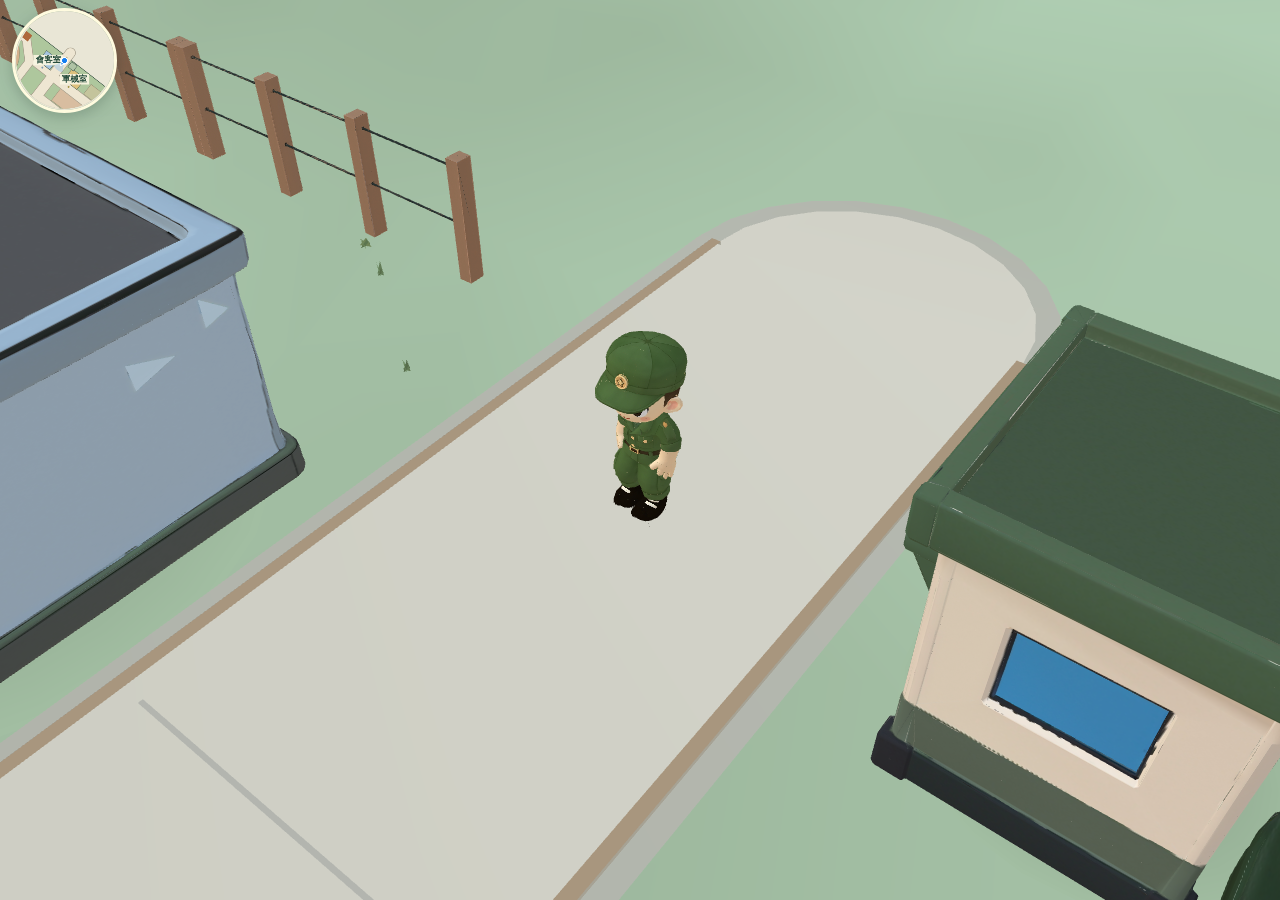
==== index.html @ ffe774d7 "Add files via upload" ====
<!doctype html>
<html lang="zh-Hant">
<head>
<meta charset="utf-8">
<meta name="viewport" content="width=device-width, initial-scale=1, maximum-scale=1, user-scalable=no, viewport-fit=cover">
<meta name="theme-color" content="#b7c9b2">
<title>國軍模擬器｜Army</title>
<link rel="stylesheet" href="./src/ui/playtest.css?v=077">
</head>
<body>
<canvas id="world" aria-label="國軍模擬器 3D 軍營"></canvas>
<button id="minimap" type="button" aria-label="開啟新兵訓練營地圖" title="開啟新兵訓練營地圖"><canvas id="miniCanvas" width="224" height="224" aria-hidden="true"></canvas></button>
<section id="worldMap" class="world-map" role="dialog" aria-label="新兵訓練營地圖" aria-modal="true" hidden>
  <div class="world-map-panel">
    <header class="world-map-header"><div><strong>🗺️ 新兵訓練營地圖</strong><small>固定營區方位 · 藍色箭頭為士兵面向</small></div><button id="closeWorldMap" type="button" aria-label="關閉大地圖">✕</button></header>
    <div class="world-map-body"><div class="map-canvas-holder"><canvas id="worldMapCanvas" aria-label="完整軍營地圖，顯示所有地點和自身方向"></canvas></div></div>
  </div>
</section>
<div id="floatingStick" aria-hidden="true"><div class="stick-base"><div id="stickThumb" class="stick-thumb"></div></div></div>
<div id="notice" role="status">載入阿兵哥…</div>
<div id="fatal" role="alert" hidden><strong>遊戲無法啟動</strong><p id="errorText"></p><button type="button" id="retry">重新載入</button></div>
<div id="debug" hidden></div>
<!-- Army v0.9.9: prop renderer overwrite, lamp relocation, hoop/crate restoration. -->
<script type="importmap">
{"imports":{"./src/map/campGeometry.js?v=092":"./src/map/ground99.js?v=099","./src/map/mapDrawing.js?v=093":"./src/map/drawMap95.js?v=095"}}
</script>
<script type="module" src="./src/bootstrap99.js?v=099"></script>
</body>
</html>
---- src/ui/playtest.css ----
:root{--ink:#274c3a;--leaf:#b7c9b2}
*{box-sizing:border-box;-webkit-user-select:none;user-select:none;-webkit-touch-callout:none;-webkit-user-drag:none}
html,body{width:100%;height:100%;margin:0;overflow:hidden;background:var(--leaf);font-family:ui-rounded,"PingFang TC",-apple-system,system-ui,sans-serif;color:var(--ink);touch-action:none;-webkit-tap-highlight-color:transparent;overscroll-behavior:none}
button{font:inherit;cursor:pointer}
#world{position:fixed;inset:0;width:100%;height:100%;display:block;touch-action:none;-webkit-user-select:none;user-select:none;-webkit-touch-callout:none}
#minimap{position:fixed;z-index:3;top:calc(env(safe-area-inset-top,0px) + 10px);left:max(12px,env(safe-area-inset-left,0px));width:126px;height:126px;border:3px solid #fffbdf;border-radius:50%;overflow:hidden;pointer-events:auto;cursor:pointer;padding:0;appearance:none;-webkit-appearance:none;touch-action:manipulation;filter:drop-shadow(0 4px 7px #233d303e);background:#a4b99b}
#minimap canvas{width:100%;height:100%;display:block}
#floatingStick{position:fixed;z-index:5;left:50%;top:70%;width:132px;height:132px;transform:translate(-50%,-50%) scale(.9);opacity:0;visibility:hidden;pointer-events:none;transition:opacity 80ms ease,transform 80ms ease,visibility 80ms}
#floatingStick.active{visibility:visible;opacity:1;transform:translate(-50%,-50%) scale(1)}
.stick-base{width:100%;height:100%;border:2px solid #f6ffecb0;border-radius:50%;display:grid;place-items:center;background:#31564557;box-shadow:0 3px 22px #213c2c4d,inset 0 0 14px #d5e7b638}
.stick-thumb{width:54px;height:54px;border-radius:50%;border:3px solid #fffff5d8;background:#f1f8e7e8;box-shadow:0 4px 12px #14291e42;will-change:transform}
#floatingStick.run .stick-thumb{background:#ddeaafe8}
#floatingStick.sprint .stick-thumb{background:#ffd9a5ea}
#notice,#fatal{position:fixed;z-index:20;left:50%;top:47%;transform:translate(-50%,-50%);max-width:min(88vw,400px);width:max-content;min-width:190px;padding:17px 23px;background:#fff9eded;border-radius:19px;text-align:center;font-weight:700;box-shadow:0 7px 22px #37573a2b}
#fatal{width:min(88vw,420px);color:#8d4138}
#fatal strong{display:block;font-size:18px;margin-bottom:8px}
#fatal p{overflow-wrap:anywhere;white-space:pre-wrap;font-size:13px;font-weight:500;line-height:1.6}
#fatal button{border:none;padding:10px 17px;border-radius:12px;background:#42654f;color:white;font-weight:700}
#notice[hidden],#fatal[hidden],#debug[hidden]{display:none}
#debug{position:fixed;z-index:8;left:8px;bottom:calc(env(safe-area-inset-bottom) + 12px);padding:8px 10px;border-radius:7px;background:#18352ccb;color:#fff;font:11px/1.5 monospace;pointer-events:none;white-space:pre-wrap}
@media(orientation:landscape){#minimap{width:105px;height:105px;top:calc(env(safe-area-inset-top,0px) + 8px)}#floatingStick{width:115px;height:115px}.stick-thumb{width:47px;height:47px}}

/* v0.6.2 large map overlay. The world canvas and model code are untouched. */
#minimap:focus-visible{outline:3px solid #3a9fff;outline-offset:3px}
#worldMap[hidden]{display:none!important}
.world-map{position:fixed;inset:0;z-index:12;background:rgba(24,42,31,.48);display:flex;justify-content:center;align-items:center;padding:max(12px,env(safe-area-inset-top)) max(10px,env(safe-area-inset-right)) max(12px,env(safe-area-inset-bottom)) max(10px,env(safe-area-inset-left));touch-action:none}
.world-map-panel{background:#f6f4e7;width:min(680px,100%);height:min(94dvh,900px);max-height:100%;border-radius:24px;display:flex;flex-direction:column;min-height:0;box-shadow:0 16px 45px #17382672;overflow:hidden}
.world-map-header{flex:none;display:flex;align-items:center;justify-content:space-between;padding:14px 17px 10px;gap:12px;background:#f6f4e7}
.world-map-header div{display:flex;flex-direction:column;gap:4px}
.world-map-header strong{font-size:19px;line-height:1.2;color:#294b3d}
.world-map-header small{font-size:11px;color:#718271}
#closeWorldMap{height:44px;width:44px;flex:none;display:grid;place-items:center;border-radius:50%;border:1px solid #cfddc8;background:#e8edde;color:#284a3b;font-size:22px;touch-action:manipulation}
.world-map-body{flex:1;min-height:0;position:relative;margin:0 10px 8px;border-radius:14px;overflow:hidden;background:#e7edde;touch-action:none;display:flex;flex-direction:column;gap:8px}
.map-canvas-holder{width:100%;aspect-ratio:96/55;max-height:49%;position:relative;flex:none;overflow:hidden;border-radius:12px;background:#afc49f}
#worldMapCanvas{display:block;width:100%;height:100%;touch-action:none}
.world-map-places{flex:1;min-height:0;overflow:auto;overscroll-behavior:contain;touch-action:pan-y;padding:3px 9px 10px}
.world-map-places>strong{display:block;font-size:12px;color:#4e6d54;margin:4px 0 8px}
.world-map-place-grid{display:grid;grid-template-columns:repeat(2,minmax(0,1fr));gap:6px}
.world-map-place{display:flex;gap:6px;align-items:center;min-height:36px;border-radius:8px;background:#f7f8eb;padding:6px 9px;font-size:12px;line-height:1.35;color:#304d3e;overflow-wrap:anywhere}
.world-map-place i{width:9px;height:9px;border-radius:50%;flex:none;background:var(--dot-color,#82945c)}
.world-map-footer{flex:none;display:flex;justify-content:center;gap:14px;flex-wrap:wrap;padding:7px 10px 15px;color:#486451;font-size:12px}
.world-map-footer span{display:flex;align-items:center;gap:5px}
.marker{display:inline-block;width:11px;height:11px;border-radius:50%;background:#a9b54c;border:1.5px solid white}
.marker.player{background:#1679ea}.marker.enemy{background:#cf5550}
@media(orientation:landscape){.world-map-panel{height:96dvh;width:min(960px,100%)}.world-map-body{flex-direction:row}.map-canvas-holder{height:100%;width:auto;max-height:none;max-width:68%;aspect-ratio:96/55}.world-map-places{padding:5px}.world-map-place-grid{grid-template-columns:1fr}.world-map-header{padding:7px 14px}.world-map-header strong{font-size:16px}.world-map-footer{padding:3px 10px 7px}}

/* v0.7 - blueprint-wide map. Preserve full view rather than squeezing to square. */
.map-canvas-holder{aspect-ratio:96 / 55;max-height:50%;flex-shrink:0}
@media(orientation:landscape){.map-canvas-holder{aspect-ratio:96 / 55;max-height:none;max-width:68%}}

/* v0.7.6: large map = map only, no location list or footer legend. */
.world-map-panel{height:auto;max-height:calc(100dvh - 24px);width:min(96vw,680px,calc((100dvh - 105px)*1.745));}
.world-map-body{flex:none;display:block;margin:0 10px 10px;overflow:hidden;}
.map-canvas-holder{width:100%;height:auto;max-height:none;max-width:100%;aspect-ratio:96 / 55;}
.world-map-places,.world-map-footer{display:none!important;}
@media (orientation:landscape){
 .world-map-panel{height:auto;width:min(94vw,900px,calc((100dvh - 105px)*1.745));}
 .world-map-body{display:block;}
 .map-canvas-holder{width:100%;height:auto;max-height:none;max-width:100%;aspect-ratio:96 / 55;}
}
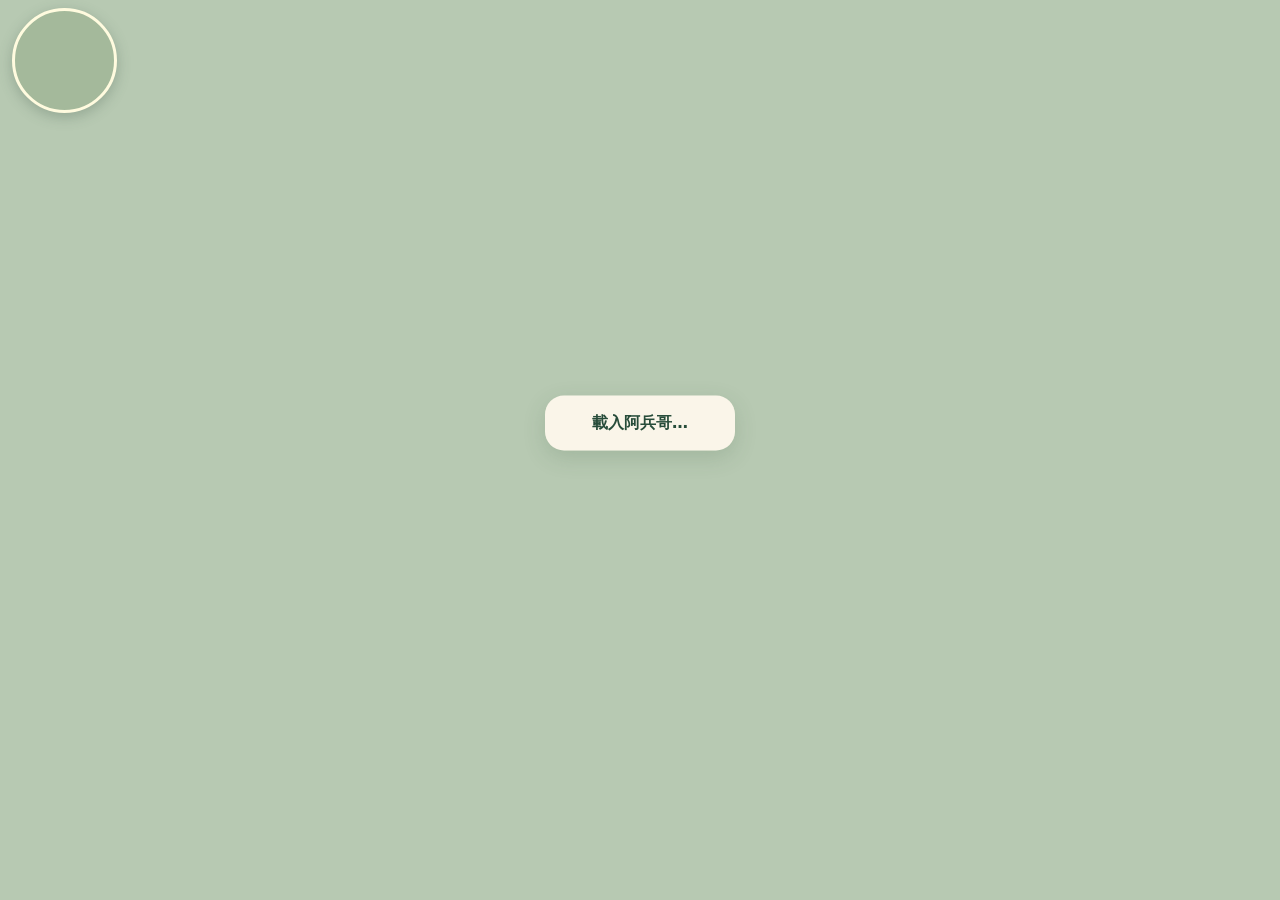
==== commit 9be9ce22: "Add files via upload" ====
--- a/index.html
+++ b/index.html
@@ -20,10 +20,10 @@
 <div id="notice" role="status">載入阿兵哥…</div>
 <div id="fatal" role="alert" hidden><strong>遊戲無法啟動</strong><p id="errorText"></p><button type="button" id="retry">重新載入</button></div>
 <div id="debug" hidden></div>
-<!-- Army v0.9.9: prop renderer overwrite, lamp relocation, hoop/crate restoration. -->
+<!-- Army v0.10.3: edited layout, no static shadows, corrected roads. -->
 <script type="importmap">
-{"imports":{"./src/map/campGeometry.js?v=092":"./src/map/ground99.js?v=099","./src/map/mapDrawing.js?v=093":"./src/map/drawMap95.js?v=095"}}
+{"imports":{"./src/map/campGeometry.js?v=092":"./src/map/ground103.js?v=103","./src/map/mapDrawing.js?v=093":"./src/map/drawMap95.js?v=095","./src/map/roadMesh.js?v=071":"./src/map/roadMesh101.js?v=103"}}
 </script>
-<script type="module" src="./src/bootstrap99.js?v=099"></script>
+<script type="module" src="./src/bootstrap103.js?v=103"></script>
 </body>
 </html>
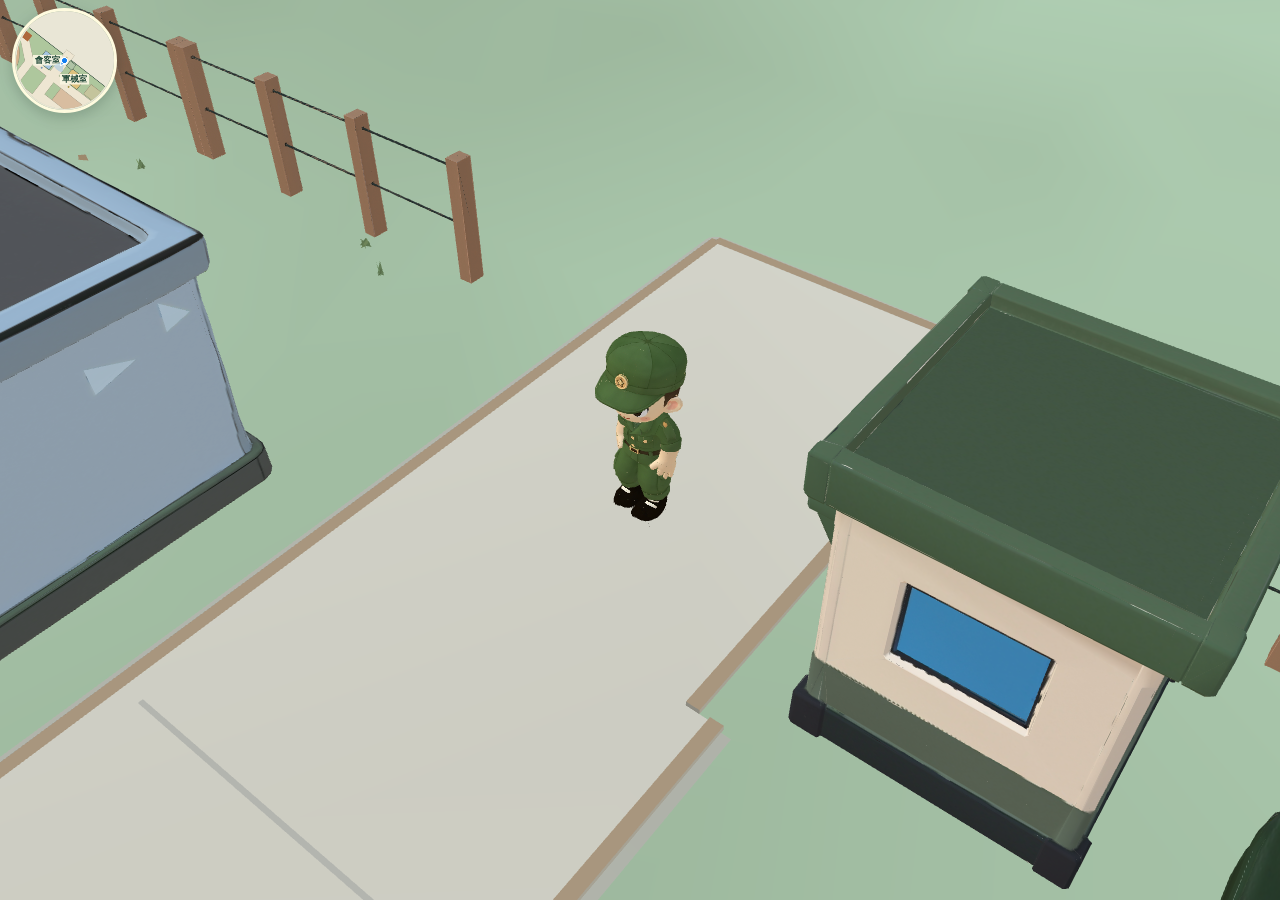
==== commit 8526c1d6: "Add files via upload" ====
--- a/index.html
+++ b/index.html
@@ -20,9 +20,9 @@
 <div id="notice" role="status">載入阿兵哥…</div>
 <div id="fatal" role="alert" hidden><strong>遊戲無法啟動</strong><p id="errorText"></p><button type="button" id="retry">重新載入</button></div>
 <div id="debug" hidden></div>
-<!-- Army v0.10.3: edited layout, no static shadows, corrected roads. -->
+<!-- Army v0.10.4: fixes missing ROAD_EDGE_SHAPES map export, retains v0.10.3 layout. -->
 <script type="importmap">
-{"imports":{"./src/map/campGeometry.js?v=092":"./src/map/ground103.js?v=103","./src/map/mapDrawing.js?v=093":"./src/map/drawMap95.js?v=095","./src/map/roadMesh.js?v=071":"./src/map/roadMesh101.js?v=103"}}
+{"imports":{"./src/map/campGeometry.js?v=092":"./src/map/ground103.js?v=103","./src/map/mapDrawing.js?v=093":"./src/map/drawMap95.js?v=095","./src/map/roadMesh.js?v=071":"./src/map/roadMesh104.js?v=104"}}
 </script>
 <script type="module" src="./src/bootstrap103.js?v=103"></script>
 </body>
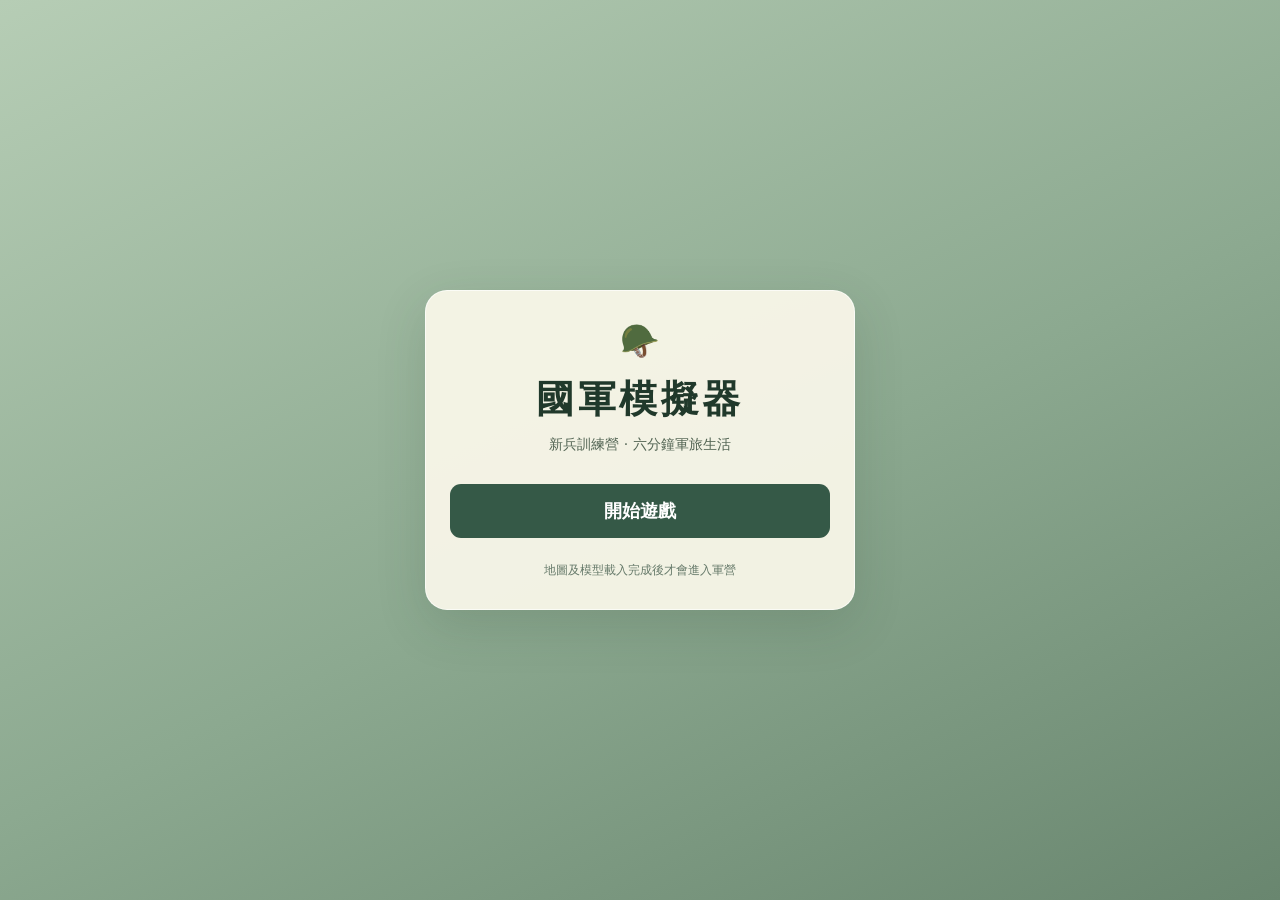
==== commit 39c20d57: "Add files via upload" ====
--- a/index.html
+++ b/index.html
@@ -6,6 +6,7 @@
 <meta name="theme-color" content="#b7c9b2">
 <title>國軍模擬器｜Army</title>
 <link rel="stylesheet" href="./src/ui/playtest.css?v=077">
+<link rel="stylesheet" href="./src/ui/home105.css?v=105">
 </head>
 <body>
 <canvas id="world" aria-label="國軍模擬器 3D 軍營"></canvas>
@@ -17,13 +18,27 @@
   </div>
 </section>
 <div id="floatingStick" aria-hidden="true"><div class="stick-base"><div id="stickThumb" class="stick-thumb"></div></div></div>
-<div id="notice" role="status">載入阿兵哥…</div>
+<div id="notice" role="status" hidden></div>
+<section class="army-home" id="armyHome" aria-label="國軍模擬器首頁">
+  <div class="army-home__panel">
+    <div class="army-home__emblem" aria-hidden="true">🪖</div>
+    <h1>國軍模擬器</h1>
+    <p class="army-home__tagline">新兵訓練營 · 六分鐘軍旅生活</p>
+    <button id="armyStart" class="army-home__start" type="button">開始遊戲</button>
+    <div id="armyLoading" class="army-home__load" role="status" aria-live="polite" hidden>
+      <p class="army-home__message" id="armyMessage">準備載入…</p>
+      <div class="army-home__progress" role="progressbar" aria-label="軍營載入進度"><div id="armyBar" class="army-home__bar"></div></div>
+      <div id="armyCount" class="army-home__count">0%</div>
+    </div>
+    <div class="army-home__foot">地圖及模型載入完成後才會進入軍營</div>
+  </div>
+</section>
 <div id="fatal" role="alert" hidden><strong>遊戲無法啟動</strong><p id="errorText"></p><button type="button" id="retry">重新載入</button></div>
 <div id="debug" hidden></div>
-<!-- Army v0.10.4: fixes missing ROAD_EDGE_SHAPES map export, retains v0.10.3 layout. -->
+<!-- Army v0.10.5: homepage + full preload + precise prop collision. -->
 <script type="importmap">
 {"imports":{"./src/map/campGeometry.js?v=092":"./src/map/ground103.js?v=103","./src/map/mapDrawing.js?v=093":"./src/map/drawMap95.js?v=095","./src/map/roadMesh.js?v=071":"./src/map/roadMesh104.js?v=104"}}
 </script>
-<script type="module" src="./src/bootstrap103.js?v=103"></script>
+<script type="module" src="./src/bootstrap105.js?v=105"></script>
 </body>
 </html>
--- a/src/ui/home105.css
+++ b/src/ui/home105.css
@@ -0,0 +1,25 @@
+/* v0.10.5: landing screen covers scene construction; prevents partially loaded map. */
+body:not(.army-ready) #world { opacity:0; }
+body:not(.army-ready) #minimap,body:not(.army-ready) #floatingStick { visibility:hidden; }
+.army-home[hidden] { display:none !important; }
+.army-home {
+ position:fixed;inset:0;z-index:999;box-sizing:border-box;display:flex;
+ align-items:center;justify-content:center;padding:24px;
+ background:linear-gradient(155deg,#b6cdb5 0%,#8ca990 55%,#69866f 100%);
+ color:#20392b;font-family:system-ui,-apple-system,'Noto Sans TC',sans-serif;
+}
+.army-home__panel {width:min(100%,430px);text-align:center;background:rgba(249,247,233,.94);border:1px solid rgba(255,255,255,.65);border-radius:22px;padding:30px 24px;box-sizing:border-box;box-shadow:0 16px 50px #283e2d28;}
+.army-home__emblem {font-size:32px;line-height:1.3;margin-bottom:14px;}
+.army-home h1 {font-size:clamp(29px,7vw,38px);line-height:1.2;letter-spacing:.09em;margin:0 0 14px;}
+.army-home__tagline {color:#526453;font-size:14px;margin:0 0 30px;}
+.army-home__start {appearance:none;cursor:pointer;border:0;border-radius:11px;background:#355947;color:#fff;font-size:18px;font-weight:750;padding:15px 24px;width:100%;touch-action:manipulation;}
+.army-home__start:focus-visible {outline:3px solid #d49a4e;outline-offset:3px;}
+.army-home__start:disabled {opacity:.65;cursor:default;}
+.army-home__load[hidden] {display:none !important;}
+.army-home__load {margin-top:20px;}
+.army-home__progress {height:12px;border-radius:10px;background:#d8e0d6;overflow:hidden;margin-top:13px;}
+.army-home__bar {height:100%;width:0%;border-radius:10px;background:linear-gradient(90deg,#538467,#2e6c50);transition:width .18s ease;}
+.army-home__count {font-size:12px;color:#657969;margin-top:9px;font-variant-numeric:tabular-nums;}
+.army-home__message {font-size:14px;font-weight:650;min-height:1.5em;margin:0;}
+.army-home__foot {font-size:12px;color:#657969;margin-top:24px;}
+@media(prefers-reduced-motion:reduce){.army-home__bar{transition:none}}
